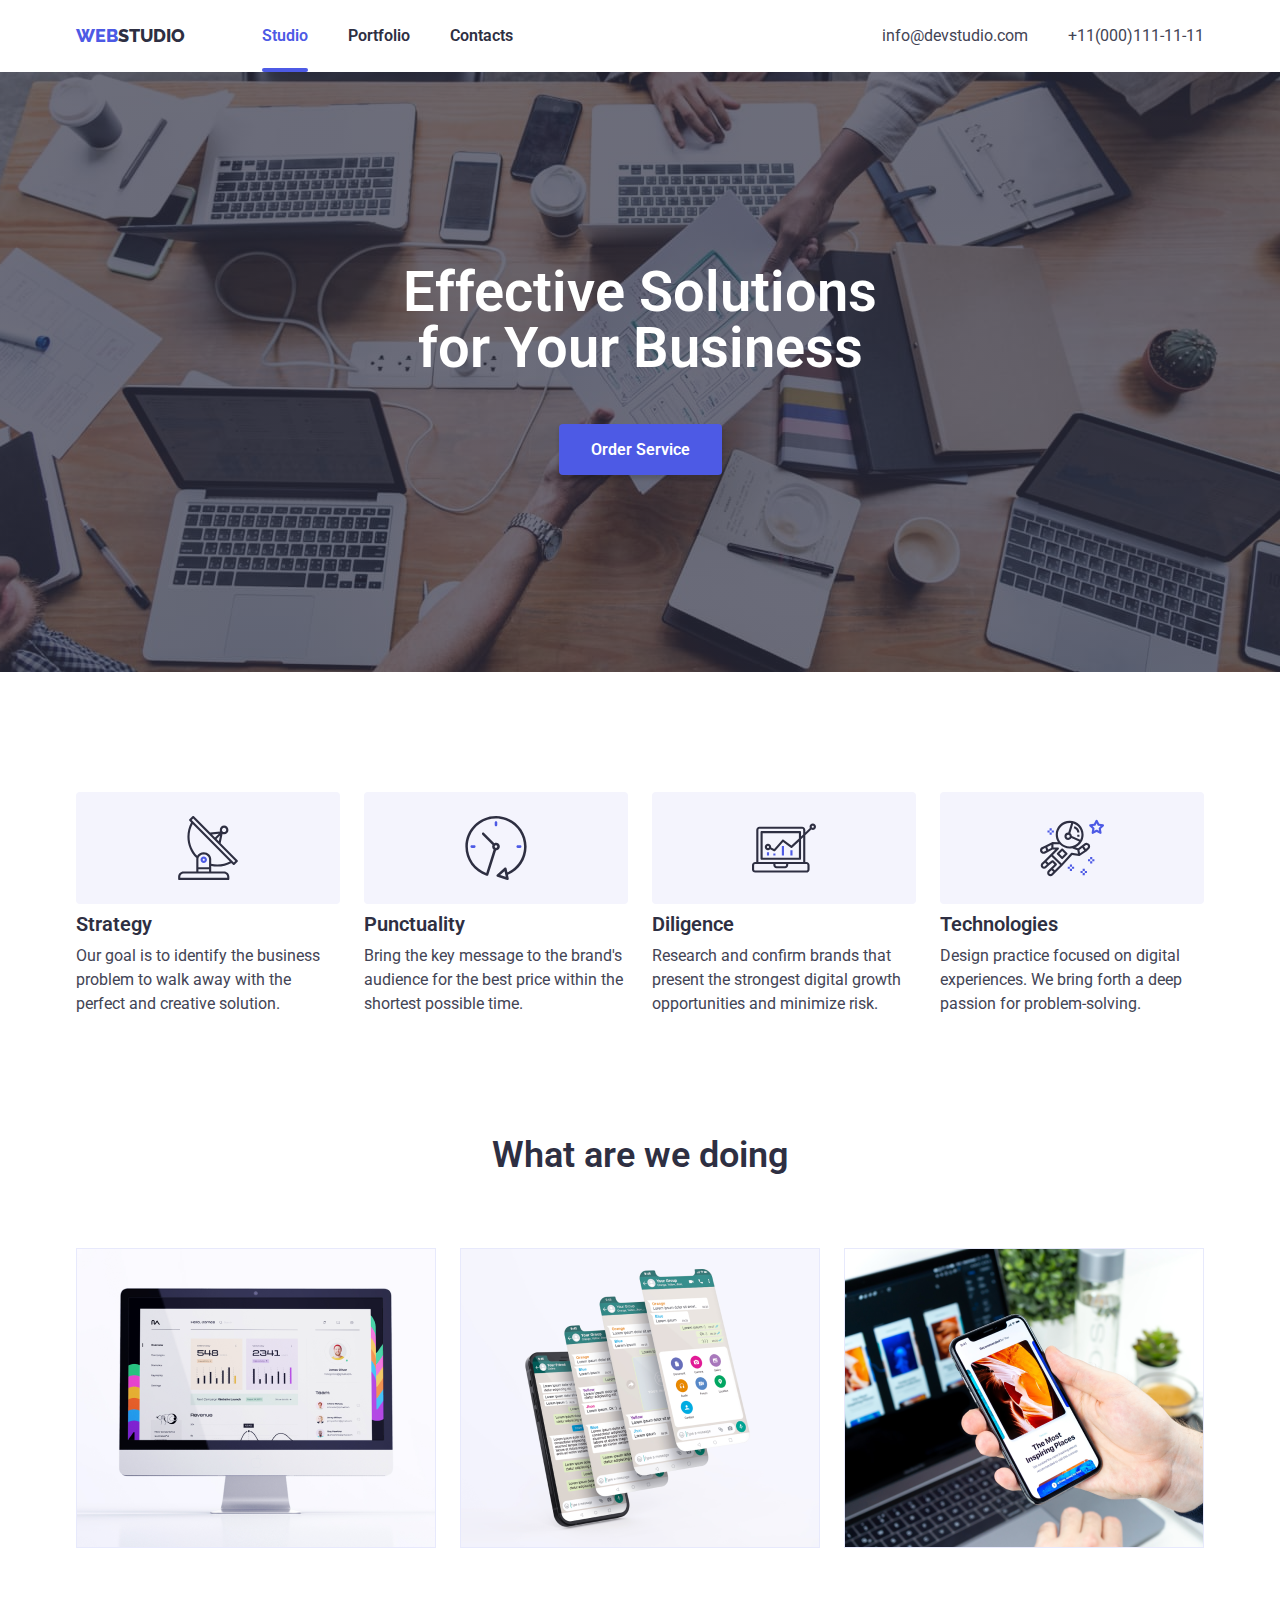
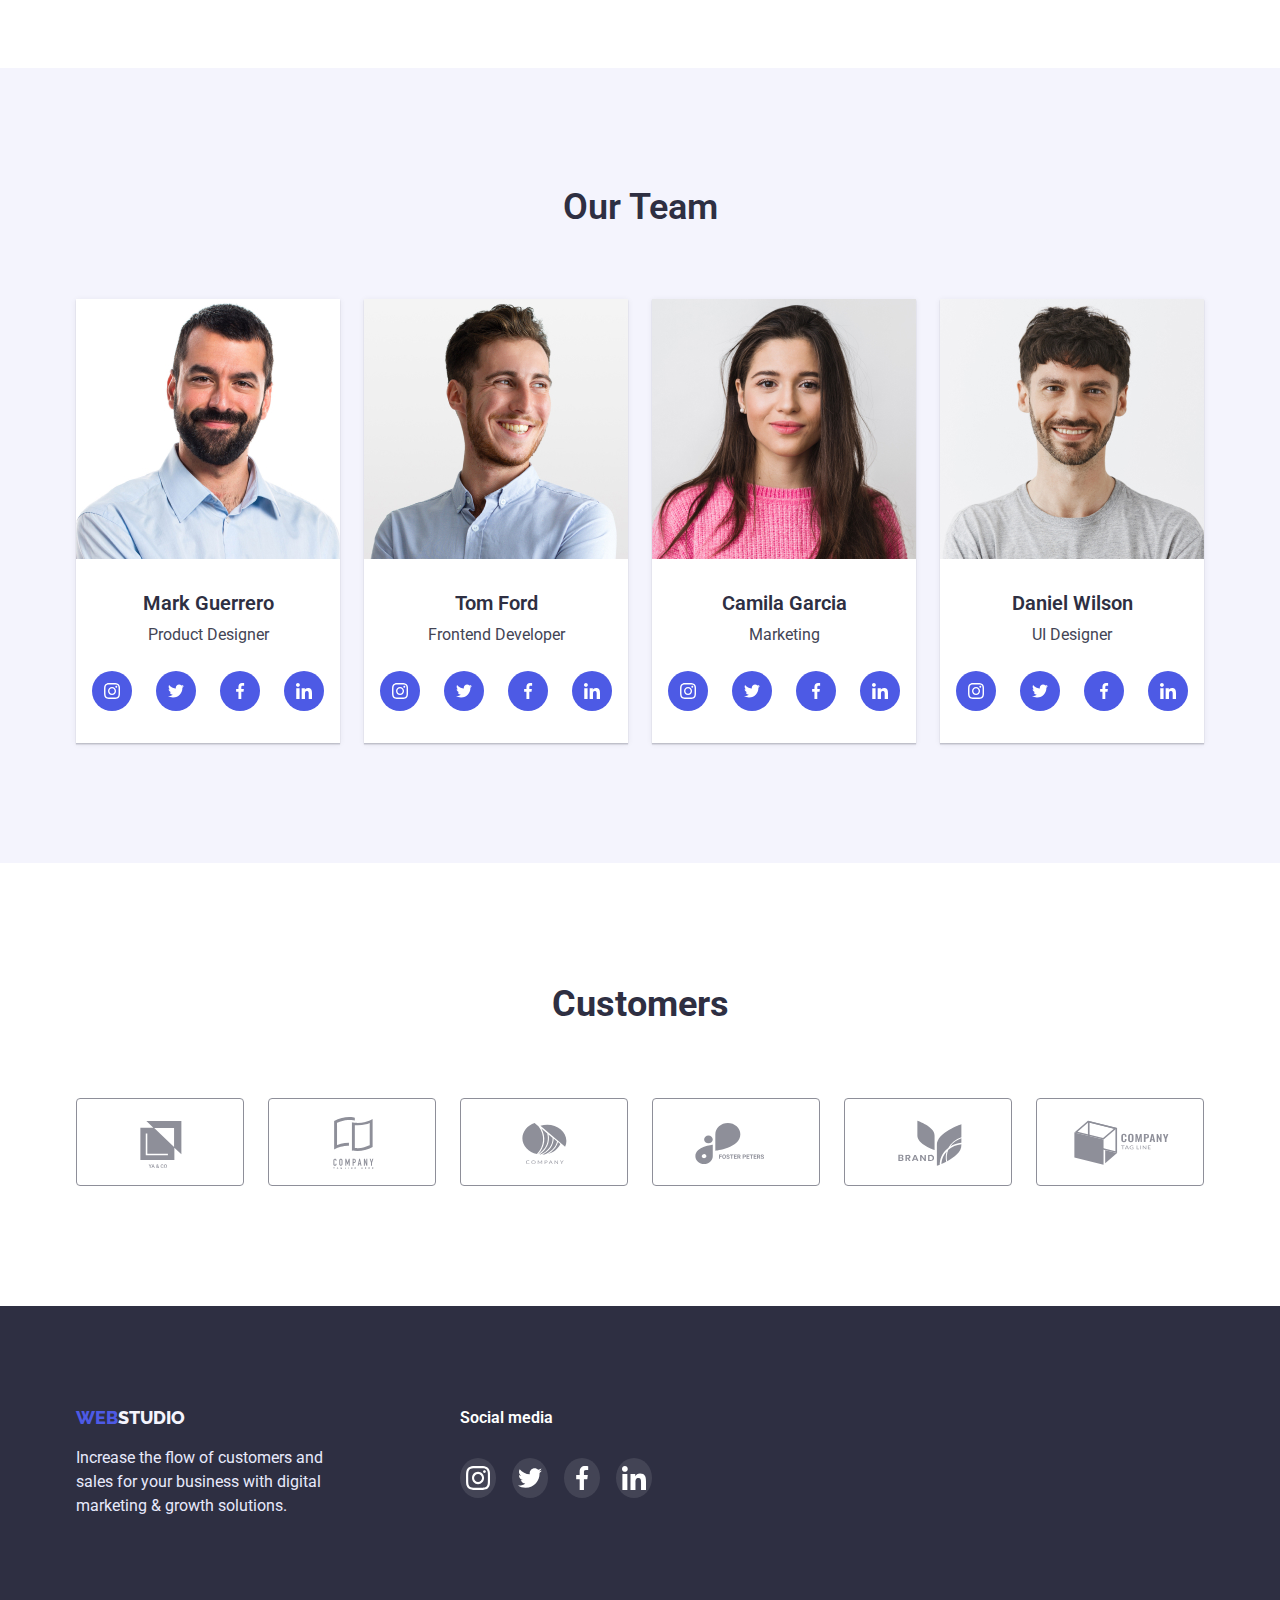
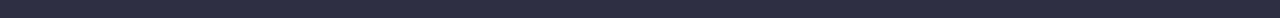
==== index.html @ c19af89f "дз 6" ====
<!DOCTYPE html>
<html lang="en">
  <head>
    <meta charset="UTF-8" />
    <meta http-equiv="X-UA-Compatible" content="IE=edge" />
    <meta name="viewport" content="width=device-width, initial-scale=1.0" />
    <title>Document</title>
    <link href="https://fonts.googleapis.com/css2?family=Raleway:wght@800&family=Roboto:wght@400;500&display=swap" rel="stylesheet"/>
    <link rel="stylesheet" href="https://cdnjs.cloudflare.com/ajax/libs/modern-normalize/1.1.0/modern-normalize.min.css" integrity="sha512-wpPYUAdjBVSE4KJnH1VR1HeZfpl1ub8YT/NKx4PuQ5NmX2tKuGu6U/JRp5y+Y8XG2tV+wKQpNHVUX03MfMFn9Q==" crossorigin="anonymous" referrerpolicy="no-referrer" />
    <link rel="stylesheet" href="./css/styles.css"/>
  </head>
  <body>
    <header class="subject">
      <div class="conteiner-flex">
      <nav  class="container-main_navi">
        <a href="#" class="logo-link"> <span class="logo">WEB</span>STUDIO</a>
        <ul class="list">
          <li class="header-list_items"><a href="#" class="list-studio current">Studio</a></li>
          <li class="header-list_items"><a href="./portfolio.html" class="list-portfolio">Portfolio</a></li>
          <li class="header-list_items"><a href="#" class="list-contacts">Contacts</a></li>
        </ul>
      <ul style="list-style-type:none" class="subject-list">
        <li class="subject-list_item"><a href="mailto:info@devstudio.com" class="mail">info@devstudio.com</a></li>
        <li class="subject-list_item"><a href="tel:+11(000)111-11-11" class="tel">+11(000)111-11-11</a></li>
      </ul>
    </nav>
  </div>
    </header>
    <main>
      <section class="hero">
        <div class="container-hero">
        <h1 class="title">Effective Solutions for Your Business</h1>
        <button type="button" class="button" data-modal-open><span class="button-text">Order Service</span></button>
  </div>
      </section>

      <section class="about-us_list">
        <div class="container">
        <h2 class="visually-hidden">about us</h2>
        <ul style="list-style-type:none" class="about-us">
          <li class="about-us_item">
            <div class="vector">
              <svg  width="64px" height="64px">
                <use href="./imeges3/symbol-defs.svg#icon-antenna-1-1"></use>
              </svg> 
            </div>
            <h3 class="item">Strategy</h3>
            <p class="items" >
              Our goal is to identify the business problem to walk away with the
              perfect and creative solution.
            </p>
          </li>
          <li class="about-us_item">
            <div class="vector">
              <svg  width="64px" height="64px">
                <use href="./imeges3/symbol-defs.svg#icon-clock-1-1"></use>
              </svg> 
            </div>
            <h3 class="item">Punctuality</h3>
            <p class="items">
              Bring the key message to the brand's audience for the best price
              within the shortest possible time.
            </p>
          </li>
          <li class="about-us_item">
            <div class="vector">
              <svg  width="64px" height="64px">
                <use href="./imeges3/symbol-defs.svg#icon-diagram-1-1"></use>
              </svg> 
            </div>
            <h3 class="item">Diligence</h3>
            <p class="items">
              Research and confirm brands that present the strongest digital
              growth opportunities and minimize risk.
            </p>
          </li>
          <li class="about-us_item">
            <div class="vector">
              <svg  width="64px" height="64px">
                <use href="./imeges3/symbol-defs.svg#icon-astronaut-1-1"></use>
              </svg> 
            </div>
            <h3 class="item">Technologies</h3>
            <p class="items">
              Design practice focused on digital experiences. We bring forth a
              deep passion for problem-solving.
            </p>
          </li>
        </ul>
      </div>
      </section>
      <section class="work-section">
        <div class="container">
        <h2 class="work">What are we doing</h2>
        <ul style="list-style-type:none" class="work-list">
          <li class="work-list_item">
            <img src="./images/1.jpg" alt="desktop applications" width="360" class="img-work"/>
          </li>
          <li class="work-list_item">
            <img src="./images/2.jpg" alt="mobile applications" width="360" class="img-work" />
          </li>
          <li class="work-list_item">
            <img src="./images/3.jpg" alt="applications" width="360" class="img-work"/></li>
        </ul>
      </div>
      </section>
      <section class="we">
        <div class="container">
        <h2 class="comanda">Our Team</h2>
        <ul style="list-style-type:none" class="comanda-list">
          <li class="comanda-we">
            <img class="img" src="./images/4.jpg" alt="Product Designer" width="264" />
            <div class="comanda-we_item">
            <h3 class="name">Mark Guerrero</h3>
            <p class="slogan">Product Designer</p>
            <ul class="social">
              <li class="social-media">
                <a href="#" class="social-media_list">
                  <svg width="16px" height="16px" class="item-media">
                    <use href="./imeges3/symbol-defs.svg#icon-instagram-2-1"></use>
                  </svg>
                </a>
              </li>
              <li class="social-media">
                <a href="#" class="social-media_list">
                  <svg width="16px" height="16px" class="item-media">
                    <use href="./imeges3/symbol-defs.svg#icon-twitter-1-1"></use>
                  </svg>
                </a>
              </li>
              <li class="social-media">
                <a href="#" class="social-media_list">
                  <svg width="16px" height="16px" class="item-media">
                    <use href="./imeges3/symbol-defs.svg#icon-facebook-1-1"></use>
                  </svg>
                </a>
              </li>
              <li class="social-media">
                <a href="#" class="social-media_list">
                  <svg width="16px" height="16px" class="item-media">
                    <use href="./imeges3/symbol-defs.svg#icon-linkedin-1-1"></use>
                  </svg>
                </a>
              </li>
            </ul>
          </div>
          </li>
          <li class="comanda-we">
            <img class="img" src="./images/5.jpg" alt="Frontend Developer" width="264" />
            <div class="comanda-we_item">
            <h3 class="name">Tom Ford</h3>
            <p class="slogan">Frontend Developer</p>
            <ul class="social">
              <li class="social-media">
                <a href="#" class="social-media_list">
                  <svg width="16px" height="16px" class="item-media">
                    <use href="./imeges3/symbol-defs.svg#icon-instagram-2-1"></use>
                  </svg>
                </a>
              </li>
              <li class="social-media">
                <a href="#" class="social-media_list">
                  <svg width="16px" height="16px" class="item-media">
                    <use href="./imeges3/symbol-defs.svg#icon-twitter-1-1"></use>
                  </svg>
                </a>
              </li>
              <li class="social-media">
                <a href="#" class="social-media_list">
                  <svg width="16px" height="16px" class="item-media">
                    <use href="./imeges3/symbol-defs.svg#icon-facebook-1-1"></use>
                  </svg>
                </a>
              </li>
              <li class="social-media">
                <a href="#" class="social-media_list">
                  <svg width="16px" height="16px" class="item-media">
                    <use href="./imeges3/symbol-defs.svg#icon-linkedin-1-1"></use>
                  </svg>
                </a>
              </li>
            </ul>
          </div>
          </li>
          <li class="comanda-we">
            <img class="img" src="./images/6.jpg" alt="Marketing" width="264" />
            <div  class="comanda-we_item">
            <h3 class="name">Camila Garcia</h3>
            <p class="slogan" >Marketing</p>
            <ul class="social">
              <li class="social-media">
                <a href="#" class="social-media_list">
                  <svg width="16px" height="16px" class="item-media">
                    <use href="./imeges3/symbol-defs.svg#icon-instagram-2-1"></use>
                  </svg>
                </a>
              </li>
              <li class="social-media">
                <a href="#" class="social-media_list">
                  <svg width="16px" height="16px" class="item-media">
                    <use href="./imeges3/symbol-defs.svg#icon-twitter-1-1"></use>
                  </svg>
                </a>
              </li>
              <li class="social-media">
                <a href="#" class="social-media_list">
                  <svg width="16px" height="16px" class="item-media">
                    <use href="./imeges3/symbol-defs.svg#icon-facebook-1-1"></use>
                  </svg>
                </a>
              </li>
              <li class="social-media">
                <a href="#" class="social-media_list">
                  <svg width="16px" height="16px" class="item-media">
                    <use href="./imeges3/symbol-defs.svg#icon-linkedin-1-1"></use>
                  </svg>
                </a>
              </li>
            </ul>
          </div>
          </li>
          <li class="comanda-we">
            <img class="img" src="./images/7.jpg" alt="UI Designer" width="264" />
            <div  class="comanda-we_item">
            <h3 class="name">Daniel Wilson</h3>
            <p class="slogan" >UI Designer</p>
            <ul class="social">
              <li class="social-media">
                <a href="#" class="social-media_list">
                  <svg width="16px" height="16px" class="item-media">
                    <use href="./imeges3/symbol-defs.svg#icon-instagram-2-1"></use>
                  </svg>
                </a>
              </li>
              <li class="social-media">
                <a href="#" class="social-media_list">
                  <svg width="16px" height="16px" class="item-media">
                    <use href="./imeges3/symbol-defs.svg#icon-twitter-1-1"></use>
                  </svg>
                </a>
              </li>
              <li class="social-media">
                <a href="#" class="social-media_list">
                  <svg width="16px" height="16px" class="item-media">
                    <use href="./imeges3/symbol-defs.svg#icon-facebook-1-1"></use>
                  </svg>
                </a>
              </li>
              <li class="social-media">
                <a href="#" class="social-media_list">
                  <svg width="16px" height="16px" class="item-media">
                    <use href="./imeges3/symbol-defs.svg#icon-linkedin-1-1"></use>
                  </svg>
                </a>
              </li>
            </ul>
          </div>
          </li>
        </ul>
      </div>
      </section>
      <section class="customers-list">
        <div class="container">
          <h2 class="customers">Customers</h2>
          <ul class="customers-item">
            <li class="customers-item_li">
              <a href="#" class="coustomers-partner">
                <svg width="104px" height="56px" class="partner">
                  <use href="./imeges3/symbol-defs.svg#icon-Logo-6">
                  </use>
                </svg>
              </a>
            </li>
            <li class="customers-item_li">
              <a href="#" class="coustomers-partner">
                <svg width="104px" height="56px" class="partner">
                  <use href="./imeges3/symbol-defs.svg#icon-Logo-1-1">
                  </use>
                </svg>
              </a>
            </li>
            <li class="customers-item_li">
              <a href="#" class="coustomers-partner">
                <svg width="104px" height="56px" class="partner">
                  <use href="./imeges3/symbol-defs.svg#icon-Logo">
                  </use>
                </svg>
              </a>
            </li>
            <li class="customers-item_li">
              <a href="#" class="coustomers-partner">
                <svg width="104px" height="56px" class="partner">
                  <use href="./imeges3/symbol-defs.svg#icon-Logo-3-1">
                  </use>
                </svg>
              </a>
            </li>
            <li class="customers-item_li">
              <a href="#" class="coustomers-partner">
                <svg width="104px" height="56px" class="partner">
                  <use href="./imeges3/symbol-defs.svg#icon-Logo-4-1">
                  </use>
                </svg>
              </a>
            </li>
            <li class="customers-item_li">
              <a href="#" class="coustomers-partner">
                <svg width="104px" height="56px" class="partner">
                  <use href="./imeges3/symbol-defs.svg#icon-Logo-5-1">
                  </use>
                </svg>
              </a>
            </li>
          </ul>
        </div>
      </section>
    </main>

    <footer class="footer">
      <div class="container">
        <div>
        <div class="footer-logo_links">
      <a href="#" class="logo-links"> <span class="logo">WEB</span>STUDIO</a>
      <p class="text">
        Increase the flow of customers and sales for your business with digital
        marketing & growth solutions.
      </p>
    </div>
    </div>
    <div class="fotter-svg-list">
      <h3 class="fotter-title">Social media</h3>
      <ul class="fotter-list">
        <li class="fotter-item">
          <a href="#" class="fotter-link">
            <svg class="fotter-svg" width="24px" height="24px">
            <use href="./imeges3/symbol-defs.svg#icon-instagram-2-1">
            </use>
          </svg>
        </a>
      </li>
        <li class="fotter-item">
          <a href="#" class="fotter-link">
            <svg class="fotter-svg" width="24px" height="24px">
            <use href="./imeges3/symbol-defs.svg#icon-twitter-1-1">
            </use>
          </svg>
        </a>
        </li>
        <li class="fotter-item">
          <a href="#" class="fotter-link">
            <svg class="fotter-svg" width="24px" height="24px">
            <use href="./imeges3/symbol-defs.svg#icon-facebook-1-1">
            </use>
          </svg>
        </a>
        </li>
        <li class="fotter-item">
          <a href="#" class="fotter-link">
            <svg class="fotter-svg" width="24px" height="24px">
            <use href="./imeges3/symbol-defs.svg#icon-linkedin-1-1">
            </use>
          </svg>
        </a>
        </li>
      </ul>
    </div>
    </div>
    </footer>
    <div class="backdrop is-hidden" data-modal>
      <div class="modal">
        <button class="modal-button" data-modal-close>
          <svg class="modal-svg" width="24px" height="24px">
            <use href="./imeges3/symbol-defs.svg#icon-close-black-18dp-2-1">
            </use>
          </svg>
        </button>
      </div>
    </div>
    <script src="./js/modal.js"></script>
  </body>
</html>
---- css/styles.css ----
:root{
    --NAVYBLUE: #2E2F42;
    --white: #FFFFFF;
    --iris: #4D5AE5;
    --slate: #434455;
    --CLOUD: #F4F4FD;
    --CORNFLOWER: #E7E9FC;
    --bly: #404BBF;
    }

body{
font-family: 'Roboto', sans-serif;
}

.subject{
background: var(--white);
}

.logo{
font-family: 'Raleway', sans-serif; 
font-weight: 800;
font-size: 18px;
line-height: 1.3;
color: var(--iris);
text-decoration: none;
}

.logo-link{
display: block;
font-family: 'Raleway', sans-serif; 
font-weight: 800;
font-size: 18px;
line-height: 1.3;
color: var(--NAVYBLUE);
text-decoration: none;
}

.list{
font-weight: 600;
font-size: 16px;
line-height: 1.5;
}

.list-studio{
color: var(--NAVYBLUE);
text-decoration: none;
list-style-type: none;
transition: color 250ms cubic-bezier(0.4, 0, 0.2, 1);
}

.list-studio:hover,
.list-studio:focus{
color: var(--iris);
}

.list-studio:active{
color: var(--iris);
}

.list-portfolio{
color: var(--NAVYBLUE);
text-decoration: none;
transition: color 250ms cubic-bezier(0.4, 0, 0.2, 1);  
}

.list-portfolio:hover,
.list-portfolio:focus{
color: var(--iris);
}

.list-portfolio:active{
color: var(--iris);
}

.list-contacts{
color: var(--NAVYBLUE);
text-decoration: none;
transition: color 250ms cubic-bezier(0.4, 0, 0.2, 1);  
}

.list-contacts:hover,
.list-contacts:focus{
color: var(--iris);
}

.list-contacts:active{
color: var(--iris);
}

.mail{
font-size: 16px;
line-height: 1.5;
color: var(--slate);
text-decoration: none;
transition: color 250ms cubic-bezier(0.4, 0, 0.2, 1);  
}

.mail:hover,
.mail:focus{
color: var(--iris);
}

.tel{
font-size: 16px;
line-height: 1.5;
color: var(--slate);
text-decoration: none;
transition: color 250ms cubic-bezier(0.4, 0, 0.2, 1);  
}

.tel:hover,
.tel:focus{
color: var(--iris);
}

.hero{
background: var(--NAVYBLUE);
}

.title{
font-weight: 600;
font-size: 56px;
line-height: 1;
color: var(--white);
}

.button{
background: var(--iris);
cursor: pointer;
box-shadow: 0px 4px 4px rgba(0, 0, 0, 0.15);
border-radius: 4px;
transition: color 250ms cubic-bezier(0.4, 0, 0.2, 1),
box-shadow 250ms cubic-bezier(0.4, 0, 0.2, 1);  
}

.button-text{
font-family: 'Roboto';
font-weight: 600;
font-size: 16px;
line-height: 1.2;
color: var(--white);  
}


.button:hover,
.button:focus{
color: var(--iris);
box-shadow: 0px 1px 6px rgba(46, 47, 66, 0.08), 0px 1px 1px rgba(46, 47, 66, 0.16), 0px 2px 1px rgba(46, 47, 66, 0.08);
}

.button:active{
color: var(--bly);
box-shadow: 0px 4px 4px rgba(0, 0, 0, 0.15);
}

.item{
font-weight: 600;
font-size: 20px;
line-height: 1.2;
color: var(--NAVYBLUE);
}

.items{
font-size: 16px;
line-height: 1.5;
color: var(--slate);
}

.work{
font-weight: 600;
font-size: 36px;
line-height: 1.1;
color: var(--NAVYBLUE);
}

.we{
background: var(--CLOUD);
}

.comanda{
font-weight: 600;
font-size: 36px;
line-height: 1.1;
color: var(--NAVYBLUE);  
}

.comanda-we{
background: var(--white);
}

.name{
font-weight: 600;
font-size: 20px;
line-height: 1.2;
color: var(--NAVYBLUE);
}

.slogan{
font-size: 16px;
line-height: 1.5;
color: var(--slate); 
}

.footer{
background: var(--NAVYBLUE);
}


/* 02*/

.logo-links{
font-family: 'Raleway', sans-serif; 
font-style: normal;
font-weight: 800;
font-size: 18px;
line-height: 1.2;
color: var(--CLOUD);
text-decoration: none; 
}

.text{
font-size: 16px;
line-height: 1.5;
color: var(--CORNFLOWER);   
}

.body{
font-family: 'Roboto', sans-serif; 
}

.header-list{
background: var(--white);
font-style: normal;
}

.logos{
font-family: 'Raleway', sans-serif; 
font-weight: 800;
font-size: 18px;
line-height: 1.3;
color: var(--iris);
text-decoration: none;
}

.logo-type{
font-family: 'Raleway', sans-serif;
font-weight: 800;
font-size: 18px;
line-height: 1.3;
color: var(--NAVYBLUE);
text-decoration: none;
}

.link{
font-weight: 600;
font-size: 16px;
line-height: 1.5;
color: var(--NAVYBLUE);
text-decoration: none;
transition: color 250ms cubic-bezier(0.4, 0, 0.2, 1);  
}

.link:hover,
.link:focus{
color: var(--iris);
}

.link:active{
color: var(--iris);
}

.e-mail{
font-size: 16px;
line-height: 1.5;
color: var(--slate);
text-decoration: none;
transition: color 250ms cubic-bezier(0.4, 0, 0.2, 1);  
}

.e-mail:hover,
.e-mail:focus{
color: var(--iris);
}

.phone{
font-size: 16px;
line-height: 1.5;
color: var(--slate);  
text-decoration: none;
transition: color 250ms cubic-bezier(0.4, 0, 0.2, 1);  
}

.phone:hover,
.phone:focus{
color: var(--iris);
}

.portfolio-all{
color: var(--white);
}


.portfolio-btn-all{
background: var(--iris);
font-family: inherit;
font-weight: 600;
font-size: 16px;
line-height: 1.5;
color: var(--white);
cursor: pointer;
border-radius: 4px;
transition: color 250ms cubic-bezier(0.4, 0, 0.2, 1),
background-color 250ms cubic-bezier(0.4, 0, 0.2, 1);  
box-shadow: 0px 3px 1px rgba(0, 0, 0, 0.1), 0px 2px 1px rgba(0, 0, 0, 0.08), 0px 2px 2px rgba(0, 0, 0, 0.12);
}

.portfolio-btn-all:hover,
.portfolio-btn-all:focus{
color: var(--white);   
background-color: var(--iris);
}

.portfolio-btn-all:active{
color: var(--bly);
}

.portfolio-btn{
background: var(--CLOUD);
font-family: inherit;
font-weight: 600;
font-size: 16px;
line-height: 1.5;
color: var(--iris);
cursor: pointer;
border-radius: 4px;
transition: color 250ms cubic-bezier(0.4, 0, 0.2, 1),
background-color 250ms cubic-bezier(0.4, 0, 0.2, 1);  
}

.portfolio-btn:hover,
.portfolio-btn:focus{
 color: var(--white);   
 background-color: var(--iris);
 box-shadow: 0px 3px 1px rgba(0, 0, 0, 0.1), 0px 2px 1px rgba(0, 0, 0, 0.08), 0px 2px 2px rgba(0, 0, 0, 0.12);
}

.portfolio-btn:active{
color: var(--bly);
}

.content{
font-weight: 600;
font-size: 20px;
line-height: 1.2;
color: var(--NAVYBLUE);
}

.text-item{
font-size: 16px;
line-height: 1.5;
color: var(--slate);
}

.footer-list{
background: var(--NAVYBLUE);
}

.logo-web{
font-family: 'Raleway', sans-serif; 
font-weight: 800;
font-size: 18px;
line-height: 1.2;
color: var(--iris);
text-decoration: none;
}

.logo-studio{
font-family: 'Raleway', sans-serif; 
font-weight: 800;
font-size: 18px;
line-height: 1.2;
color: var(--CLOUD);
text-decoration: none;
}

.logo-text{
font-weight: 400;
font-size: 16px;
line-height: 1.5;
color: var(--CORNFLOWER); 
}


/* general conteiner/section-page for two pages*/

h1,
h2,
h3,
p {
margin: 0;
}

ul {
list-style: none;
padding-left: 0;
margin: 0;
}

.container{
width: 1158px;
padding: 0 15px;
margin: 0  auto;
}

.section-page{
padding-top: 96px;
padding-bottom: 120px;
}


/* one page */ 

.logo-link{
display: block; 
padding-top: 24px;
padding-bottom: 24px;
}

.list{
display: flex; 
margin-left: 77px;
list-style-type:none;
}

.header-list_items{
 margin-right: 40px; 
}

.header-list_items:last-child{
margin-right: 0;
}

.list-studio{
display: block; 
padding-top: 24px;
padding-bottom: 24px; 
}

.list-portfolio{
display: block; 
padding-top: 24px;
padding-bottom: 24px;
}

.list-contacts{
margin-right: 0;
display: block; 
padding-top: 24px;
padding-bottom: 24px;
}

.subject{
box-shadow: 0px 2px 1px rgba(46, 47, 66, 0.08), 0px 1px 1px rgba(46, 47, 66, 0.16), 0px 1px 6px rgba(46, 47, 66, 0.08);
}

.subject-list{
display: flex;
margin-left: auto;
}

.subject-list_item{
margin-right: 40px;
}

.subject-list_item:last-child{
margin-right: 0;
}

.mail{
display: block; 
padding-top: 24px;
padding-bottom: 24px;  
}

.tel{
display: block; 
padding-top: 24px;
padding-bottom: 24px;
}

.conteiner-flex{
width: 1158px;
margin: 0 auto;
padding: 0 15px;
}


.container-main_navi{
display: flex;
}


.hero{
text-align: center;
padding-top: 192px;
padding-bottom: 192px;
}

.container-hero{
margin-right: auto;
margin-left: auto;
width: 492px;
}

.title{
display: block;
}

.button{
display: inline-block;  
padding: 16px 32px;
border: none;
margin-top: 48px;
}

.img-work{
display: block;
max-width: 100%;
height: auto;
}

.visually-hidden{
position: absolute;
width: 1px;
height: 1px;
margin: -1px;
border: 0;
padding: 0;
 white-space: nowrap;
clip-path: inset(100%);
clip: rect(0 0 0 0);
overflow: hidden;
}

.about-us_list{
padding-top: 120px;
padding-bottom: 120px;
}

.about-us{
display: flex;
justify-content: center;
gap: 24px;
}

.item{
margin-bottom: 8px;
}

.about-us_item{
 width: 264px;
}

.work-section{
padding-bottom: 120px;
}

.work{
text-align: center;
margin-bottom: 72px;
}

.work-list{
display: flex;
justify-content: center;
gap: 24px;
}

.we{
padding-top: 120px;
padding-bottom: 120px;
}

.comanda{
text-align: center; 
margin-bottom: 72px; 
}

.comanda-list{
display: flex;
gap: 24px;
}

.comanda-we{
box-shadow: 0px 1px 6px rgba(46, 47, 66, 0.08), 0px 1px 1px rgba(46, 47, 66, 0.16), 0px 2px 1px rgba(46, 47, 66, 0.08);
}

.comanda-we_item{
padding: 32px 16px;
text-align: center;
border-radius: 0px 0px 4px 4px;
}

.name{
margin-bottom: 8px;
}

.slogan{
margin-bottom: 12px;
}

.img{
display: block;
max-width: 100%; 
height: auto;
}


.footer{
padding-top: 100px;
padding-bottom: 100px;
}

.footer-logo_links{
 display: block;
 width: 264px;
flex-wrap: wrap; 
}

.text{
margin-top: 16px;
}




/* two page */

.logo-type{
display: block;
padding-top: 24px;
padding-bottom: 24px;
}

.header-list_one{
background: var(--white);
box-shadow: 0px 2px 1px rgba(46, 47, 66, 0.08), 0px 1px 1px rgba(46, 47, 66, 0.16), 0px 1px 6px rgba(46, 47, 66, 0.08);
}

.header-list{
display: flex;
margin-left: 77px;
}

.heder-list_item{
margin-right: 40px; 
}

.link{

display: block; 
padding-top: 24px;
padding-bottom: 24px; 
}

.header-listt{
display: flex;
margin-left: auto;
}

.heder-listt_item{
margin-right: 40px;    
}

.e-mail{
display: block; 
padding-top: 24px;
padding-bottom: 24px;
}
 
.phone{
display: block; 
padding-top: 24px;
padding-bottom: 24px; 
}
    
.container-main_nav{
display: flex;
width: 1158px;
padding: 0 15px;
margin: 0 auto;
}

.section-portfolio{
padding-top: 72px;
padding-bottom: 120px;
}

.portfolio-btn_list{
display: flex;
justify-content: center;
gap: 24px;
margin-bottom: 72px;
}

.portfolio-btn-all{
line-height: 1.5;
font-size: 16px;
padding: 12px 24px;
border: 0;
}

.portfolio-btn{
line-height: 1.5;
font-size: 16px;
padding: 12px 24px;
border: 0;
}

.portfolio-cards_list{
display: flex;
justify-content: center;
flex-wrap: wrap;
}

.portfolio-cards_item{
margin-right: 24px;
margin-bottom: 48px;
}

.portfolio-cards_item:nth-child(3n) {
margin-right: 0;
}

.portfolio-cards_item:nth-last-child(-n + 3){
 margin-bottom: 0;
}


.img-portfolio{
display: block;
max-width: 100%; 
height: auto;   
}

/*.portfolio-cards_item{
    flex-basis: calc ( (100% - 2 * 24px) / 3);  
    }*/



.portfolio-cards_box{
padding: 32px 16px;
border: 0.5px solid #F4F4FD;
border-top: 0;
box-shadow: 0px 1px 6px rgba(46, 47, 66, 0.08);
transition: box-shadow 250ms cubic-bezier(0.4, 0, 0.2, 1);  
}

.portfolio-cards_box:hover,
.portfolio-cards_box:focus{
box-shadow: 0px 1px 6px rgba(46, 47, 66, 0.08), 0px 1px 1px rgba(46, 47, 66, 0.16), 0px 2px 1px rgba(46, 47, 66, 0.08);  
}

.content{
margin-bottom: 8px;
}

.footer-list{
padding-top: 100px;
padding-bottom: 100px;
}

.footer-logo_box{
width: 264px;
display: flex;
flex-wrap: wrap; 
}

.logo-text{ 
margin-top: 16px;
}

/*Vector page1*/


*{
padding: 0;    
margin: 0;
box-sizing: border-box;
}

.hero{
height: 600px;
max-width: 1600px;
margin-left: auto;
margin-right: auto;
background-image: linear-gradient(rgba(46, 47, 66, 0.7), rgba(46, 47, 66, 0.7)),  url(../images/people-office\ 8.jpg);
background-size: cover;
background-position: center;
background-repeat: no-repeat;
}

.vector{
display: flex;
height: 112px;
background: #F4F4FD;
border-radius: 4px;
margin-bottom: 8px;
align-items: center; 
justify-content: center;
}

.social{
display: flex;
align-items: center; 
justify-content: center;
gap: 24px;
}

.social-media{
display: flex; 
width: 40px;
height: 40px;
margin-top: 12px;
background-color: var(--iris);
border-radius: 50%;
}

.social-media_list{
width: 100%;
height: 100%;
display: flex; 
align-items: center; 
justify-content: center;
border-radius: 50%;
transition: background-color 250ms cubic-bezier(0.4, 0, 0.2, 1);  
}

.social-media_list:hover{
background-color: #31D0AA;
}

.social-media_list:focus{
background-color: #31D0AA;
}

.item-media{
fill: var(--white);
}

.customers-list{
 padding-top: 120px;   
 padding-bottom: 120px;
 text-align: center;
}

.customers{
font-weight: 700;
font-size: 36px;
line-height: 1.2;
color: var(--NAVYBLUE);   
font-family: 'Roboto';
font-style: normal;
margin-bottom: 72px;
}

.customers-item{
display: flex;
align-items: center; 
justify-content: center;
gap: 24px;
}

.customers-item_li{
display: flex;
align-items: center;
justify-content: center;
width: 168px;
height: 88px; 
}

.coustomers-partner{
display: flex;
align-items: center;
justify-content: center;
border: 1px solid #8E8F99;
border-radius: 4px;
width: 100%;
height: 100%;
color: #8E8F99;
transition: color 250ms cubic-bezier(0.4, 0, 0.2, 1),
border 250ms cubic-bezier(0.4, 0, 0.2, 1);  
}

.coustomers-partner:hover,
.coustomers-partner:focus{
color: var(--iris); 
border: 1px solid var(--iris);
}

.partner{
fill: currentColor;
transition: color 250ms cubic-bezier(0.4, 0, 0.2, 1);
}

.icon {
fill: currentColor;
}


.partner:hover{
fill: var(--iris);
}

.partner:focus{
fill: var(--iris);
}

.footer >.container{
display: flex;
}

.fotter-title{
font-weight: 600;
font-size: 16px;
line-height: 24px;
color: var(--white);
}

.fotter-list{
display: flex;
margin-top: 16px;
}

/*.fotter-item{
display: block;
margin-right: 16px;
}*/

.fotter-item{
display: flex; 
width: 40px;
height: 40px;
margin-top: 12px;
margin-right: 16px;
border-radius: 50%;
}

.fotter-link{
display: flex;
justify-content: center;
align-items: center;
width: 100%;
height: 100%;
border-radius: 50%;
background: rgba(255, 255, 255, 0.1);
transition: background-color 250ms cubic-bezier(0.4, 0, 0.2, 1);
}

/*width: 100%;
height: 100%;
display: flex; 
align-items: center; 
justify-content: center;
border-radius: 50%;
transition: background-color 250ms cubic-bezier(0.4, 0, 0.2, 1);*/

.fotter-link:hover{
background-color: #31D0AA;
}

.fotter-link:focus{
background-color: #31D0AA;
}

.fotter-svg-list{
width: 208px;
height: 80px;   
margin-left: 120px;
}

.fotter-svg{
fill: var(--white);
}

/*vector page2*/

/*
.footer-title-portfolio{
font-weight: 600;
font-size: 16px;
line-height: 24px;
color: var(--white);
}*/

.footer-list >.container{
display: flex;
}
/*Animation*/

.text-extion{
position: absolute;
width: 100%;
height: 100%;
padding: 40px 32px;
color: var(--white);
transform: translateY(100%);
transition: transform 250ms cubic-bezier(0.4, 0, 0.2, 1),
visibility 250ms cubic-bezier(0.4, 0, 0.2, 1);
opacity: 0;
}

.thumb-href:hover .text-extion{
transform: translateY(0);
opacity: 1;
transition: opacity 250ms cubic-bezier(0.4, 0, 0.2, 1),
visibility 250ms cubic-bezier(0.4, 0, 0.2, 1);
}

.thumb-href:focus .text-extion{
transform: translateY(0);
opacity: 1;
transition: opacity 250ms cubic-bezier(0.4, 0, 0.2, 1),
visibility 250ms cubic-bezier(0.4, 0, 0.2, 1);
}


.product-thumb{
position: relative;
width: 360px;
height: 300px;
overflow: hidden;
}

.product-thumb::before{
display: inline-block;
content: "";
position: absolute;
width: 100%;
height: 100%;
background-color: rgba(77, 90, 229, 0.5);
transition: transform 250ms cubic-bezier(0.4, 0, 0.2, 1),
opacity 250ms cubic-bezier(0.4, 0, 0.2, 1), transform 250ms;
transform: translateY(100%);
opacity: 0;
}

.thumb-href:hover .product-thumb::before{
transition: transform 250ms cubic-bezier(0.4, 0, 0.2, 1),
visibility 250ms cubic-bezier(0.4, 0, 0.2, 1),
opacity 250ms cubic-bezier(0.4, 0, 0.2, 1);
transform: translateY(0);
opacity: 1;
}

.thumb-href:focus .product-thumb::before{
transition: transform 250ms cubic-bezier(0.4, 0, 0.2, 1),
visibility 250ms cubic-bezier(0.4, 0, 0.2, 1),
opacity 250ms cubic-bezier(0.4, 0, 0.2, 1);
transform: translateY(0);
opacity: 1;
}


.thumb-href{
display: block;
text-decoration: none;
}


/*Modal*/


.backdrop{
left: 0;
top: 0;
position: fixed;
width: 100%;
height: 100%;
background-color:  rgba(46, 47, 66, 0.4);
opacity: 1;
transition: opacity 250ms cubic-bezier(0.4, 0, 0.2, 1),
visibility 250ms cubic-bezier(0.4, 0, 0.2, 1);
}

.backdrop.is-hidden{
opacity: 0;
pointer-events: none;
visibility: hidden ;
}

.modal{
position: absolute;
top: 50%;
left: 50%;
transform: translate(-50%, -50%);
width: 408px;
height: 576px;
background-color: #FCFCFC;
}

.modal-button{
display: flex;
justify-content: center;
align-items: center;
width: 24px;
height: 24px;
background: #E7E9FC;
border: 1px solid rgba(0, 0, 0, 0.1);
border-radius: 50%;
padding: 8px 8px;
margin-top: 24px;
margin-left: 360px;
transition: border-radius 250ms cubic-bezier(0.4, 0, 0.2, 1),
visibility 250ms cubic-bezier(0.4, 0, 0.2, 1);
}

.modal-button:hover{
background: #E7E9FC;
box-shadow: 0px 1px 6px rgba(46, 47, 66, 0.08), 0px 1px 1px rgba(46, 47, 66, 0.16), 0px 2px 1px rgba(46, 47, 66, 0.08);
border-radius: 4px;
}


/*underline 1*/

.list-studio{
position: relative;
text-decoration: none;
}

/*.list-studio::after{
content: '';
position: absolute;
display: block;
width: 48px;
height: 4px;
left: 0;
bottom: 0;
background-color: var(--iris);
opacity: 0;
transition: opacity 250ms cubic-bezier(0.4, 0, 0.2, 1);
}*/

.list-studio:hover::after{
opacity: 1;
}

.current::after{
content: '';
position: absolute;
display: block;
width: 100%;
height: 4px;
left: 0;
bottom: 0;
border-radius: 2px;
background-color: var(--iris);
}

.current{
color: var(--iris);
}


/*underline 2*/

.link{
position: relative;
text-decoration: none;
}
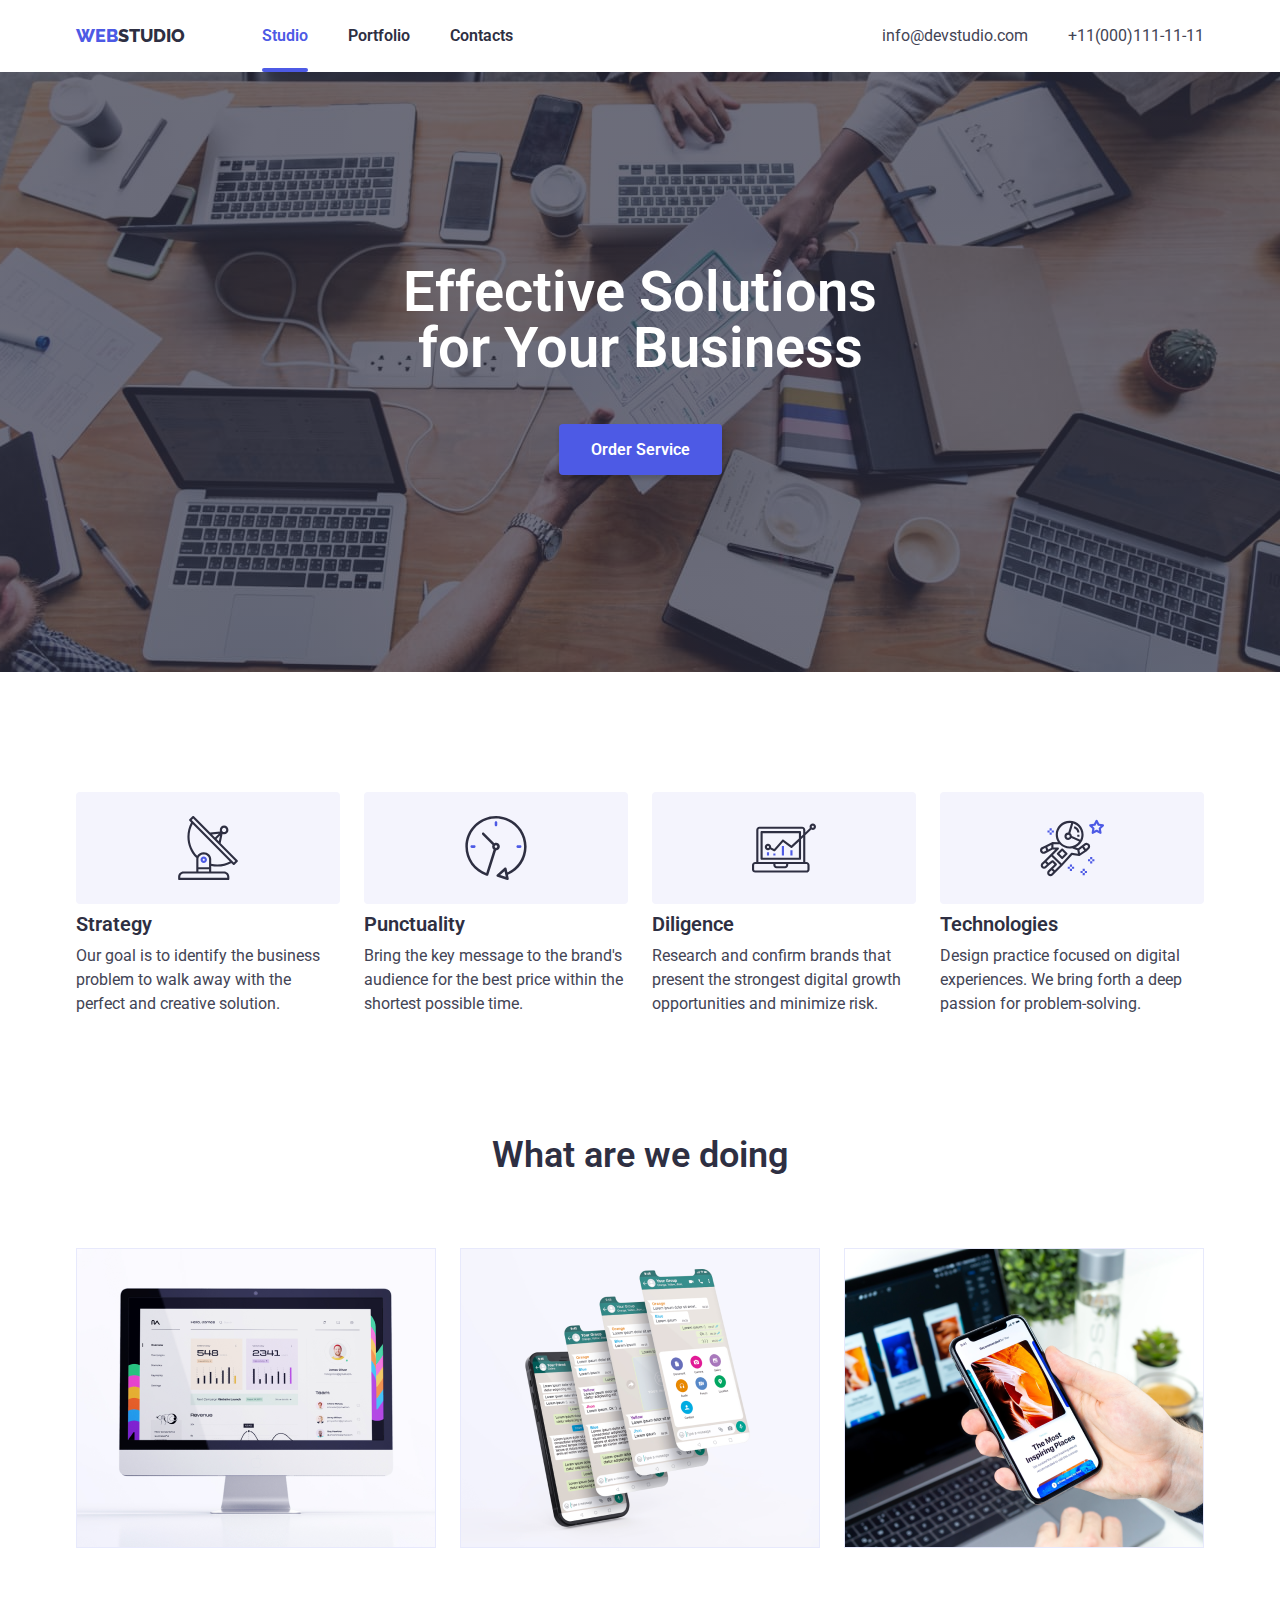
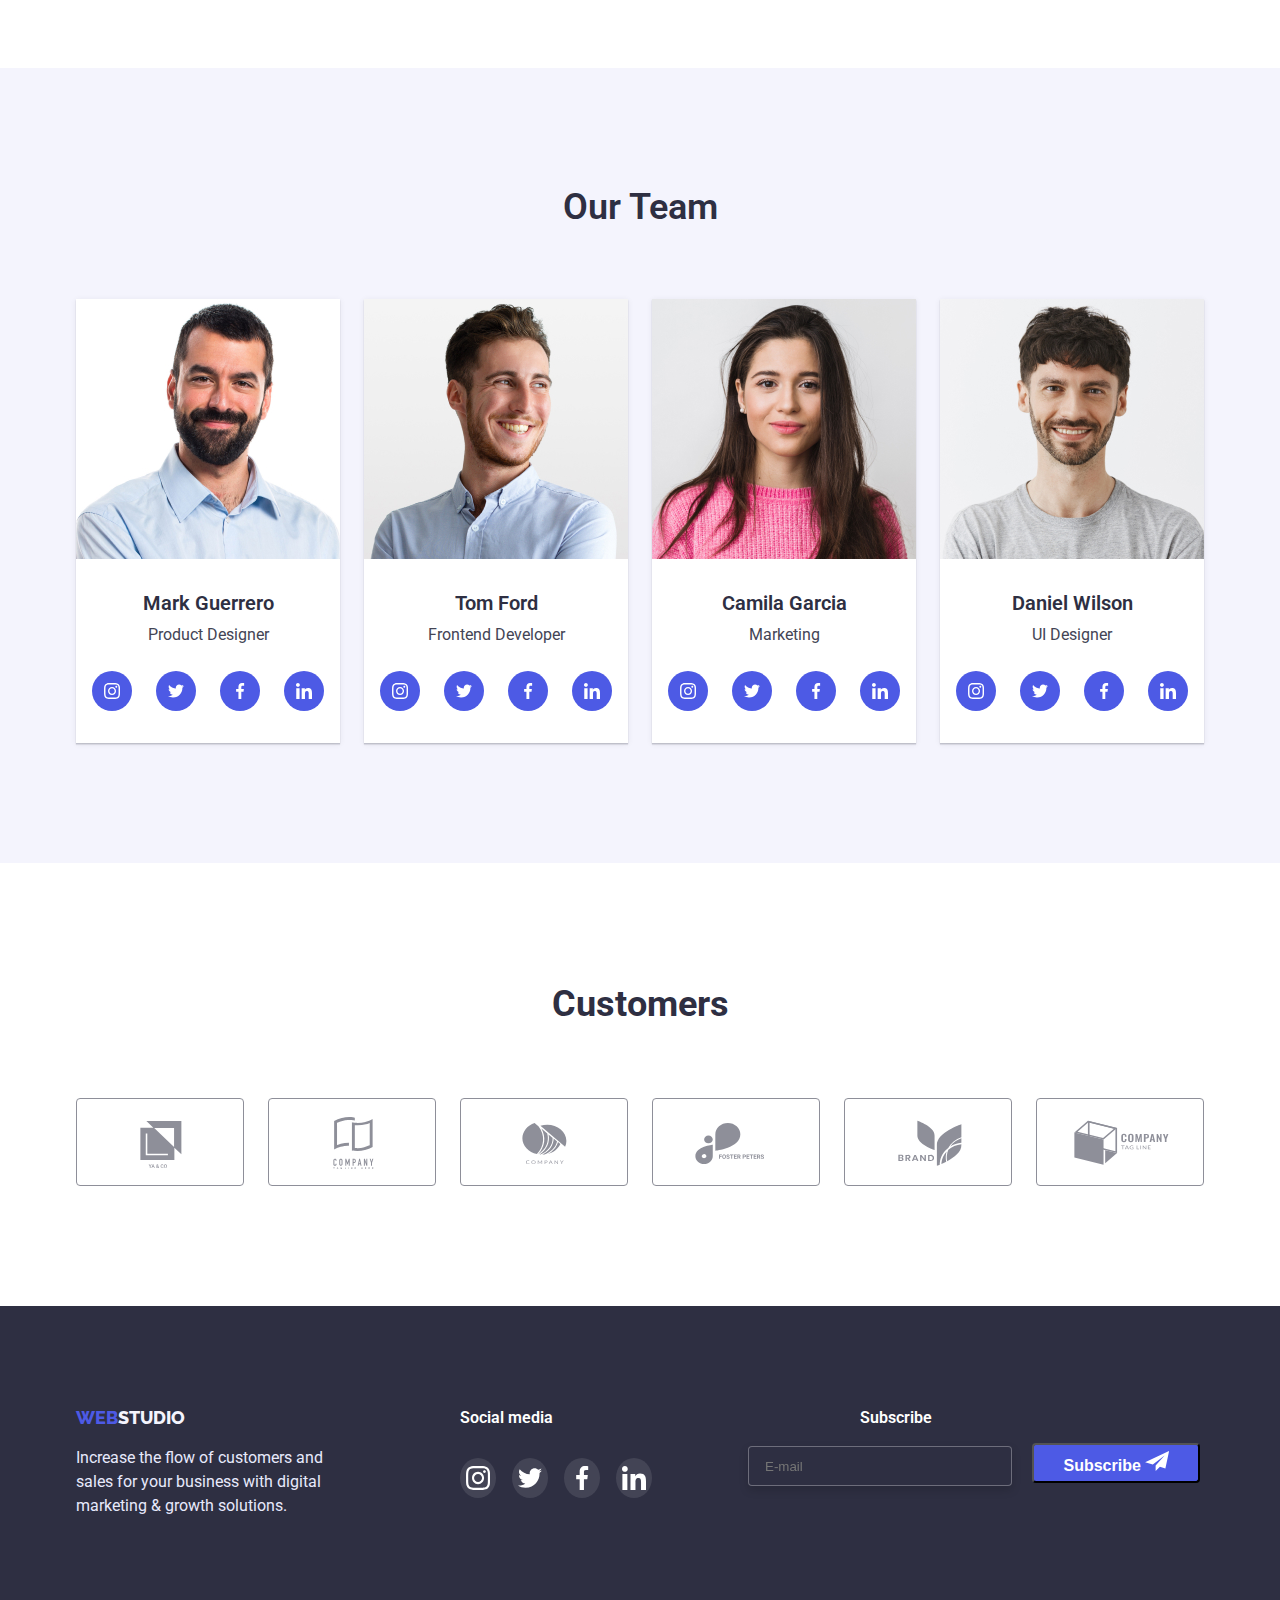
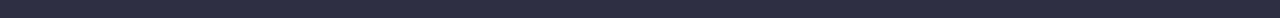
==== commit 14320909: "дз 6" ====
--- a/index.html
+++ b/index.html
@@ -364,6 +364,17 @@
         </li>
       </ul>
     </div>
+    <div>
+      <h3 class="title-text">Subscribe</h3>
+      <form class="form">
+          <input type="email" name="mail" placeholder="E-mail" class="form-input">
+        <button type="submit" class="form-button"> <span class="form-text">Subscribe</span>
+          <svg class="form-svg" width="24px" height="20px">
+          <use href="./imeges3/symbol-defs.svg#icon-icon-send"></use>
+          </svg>
+        </button>
+      </form>
+    </div>
     </div>
     </footer>
     <div class="backdrop is-hidden" data-modal>
--- a/css/styles.css
+++ b/css/styles.css
@@ -1171,5 +1171,47 @@
 text-decoration: none;
 }
 
-
-
+/*Form*/
+
+
+.title-text{
+margin-left: 192px;
+font-weight: 600;
+font-size: 16px;
+line-height: 24px;
+color: var(--white)
+}
+
+.form{
+position: relative;
+}
+
+.form-input{
+width: 264px;
+height: 40px;
+margin-left: 80px;
+margin-top: 16px;
+padding-left: 16px;
+background: var(--NAVYBLUE);
+border: 1px solid rgba(255, 255, 255, 0.3);
+filter: drop-shadow(0px 4px 4px rgba(0, 0, 0, 0.15));
+border-radius: 4px;
+}
+
+.form-button{
+width: 168px;
+height: 40px;
+margin-left: 16px;
+background: var(--iris);
+border-radius: 4px;   
+}
+
+.form-text{
+font-weight: 700;
+font-size: 16px;
+color: var(--white);
+}
+
+.form-svg{
+fill: var(--white);
+}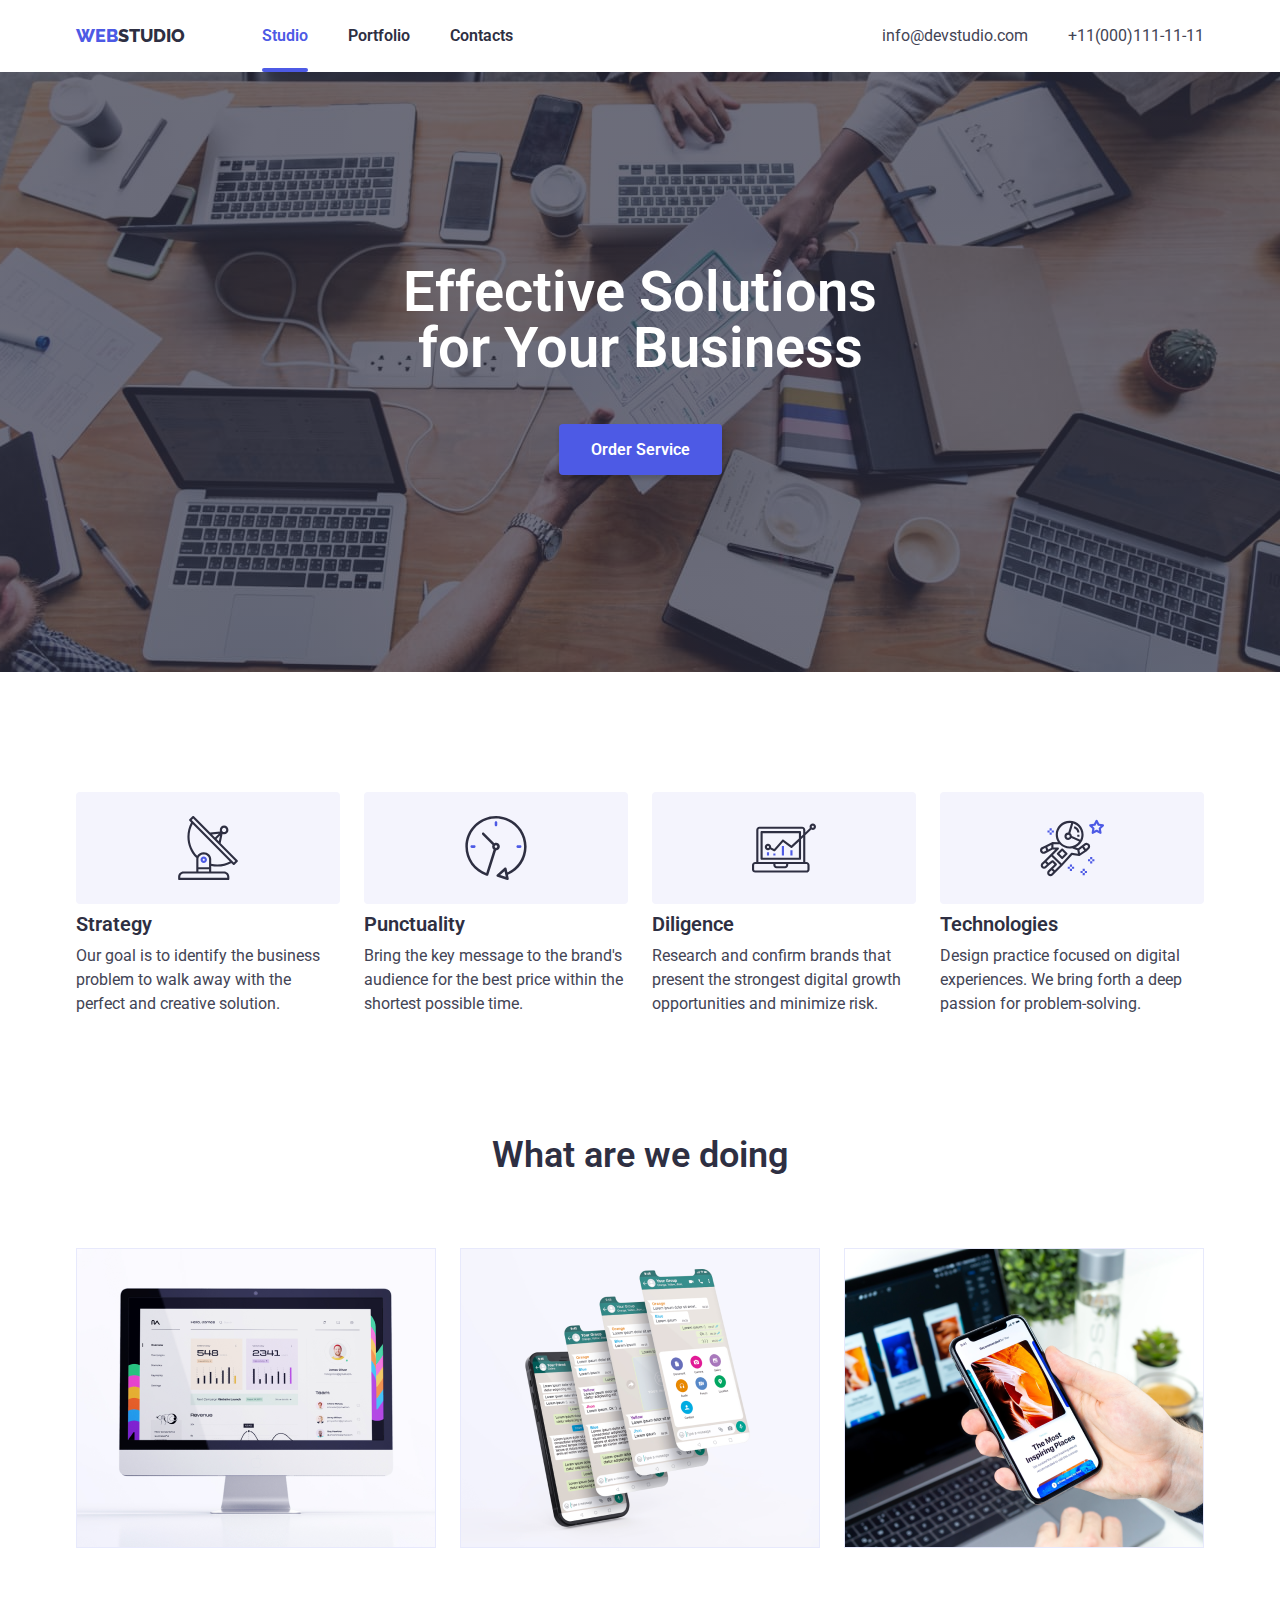
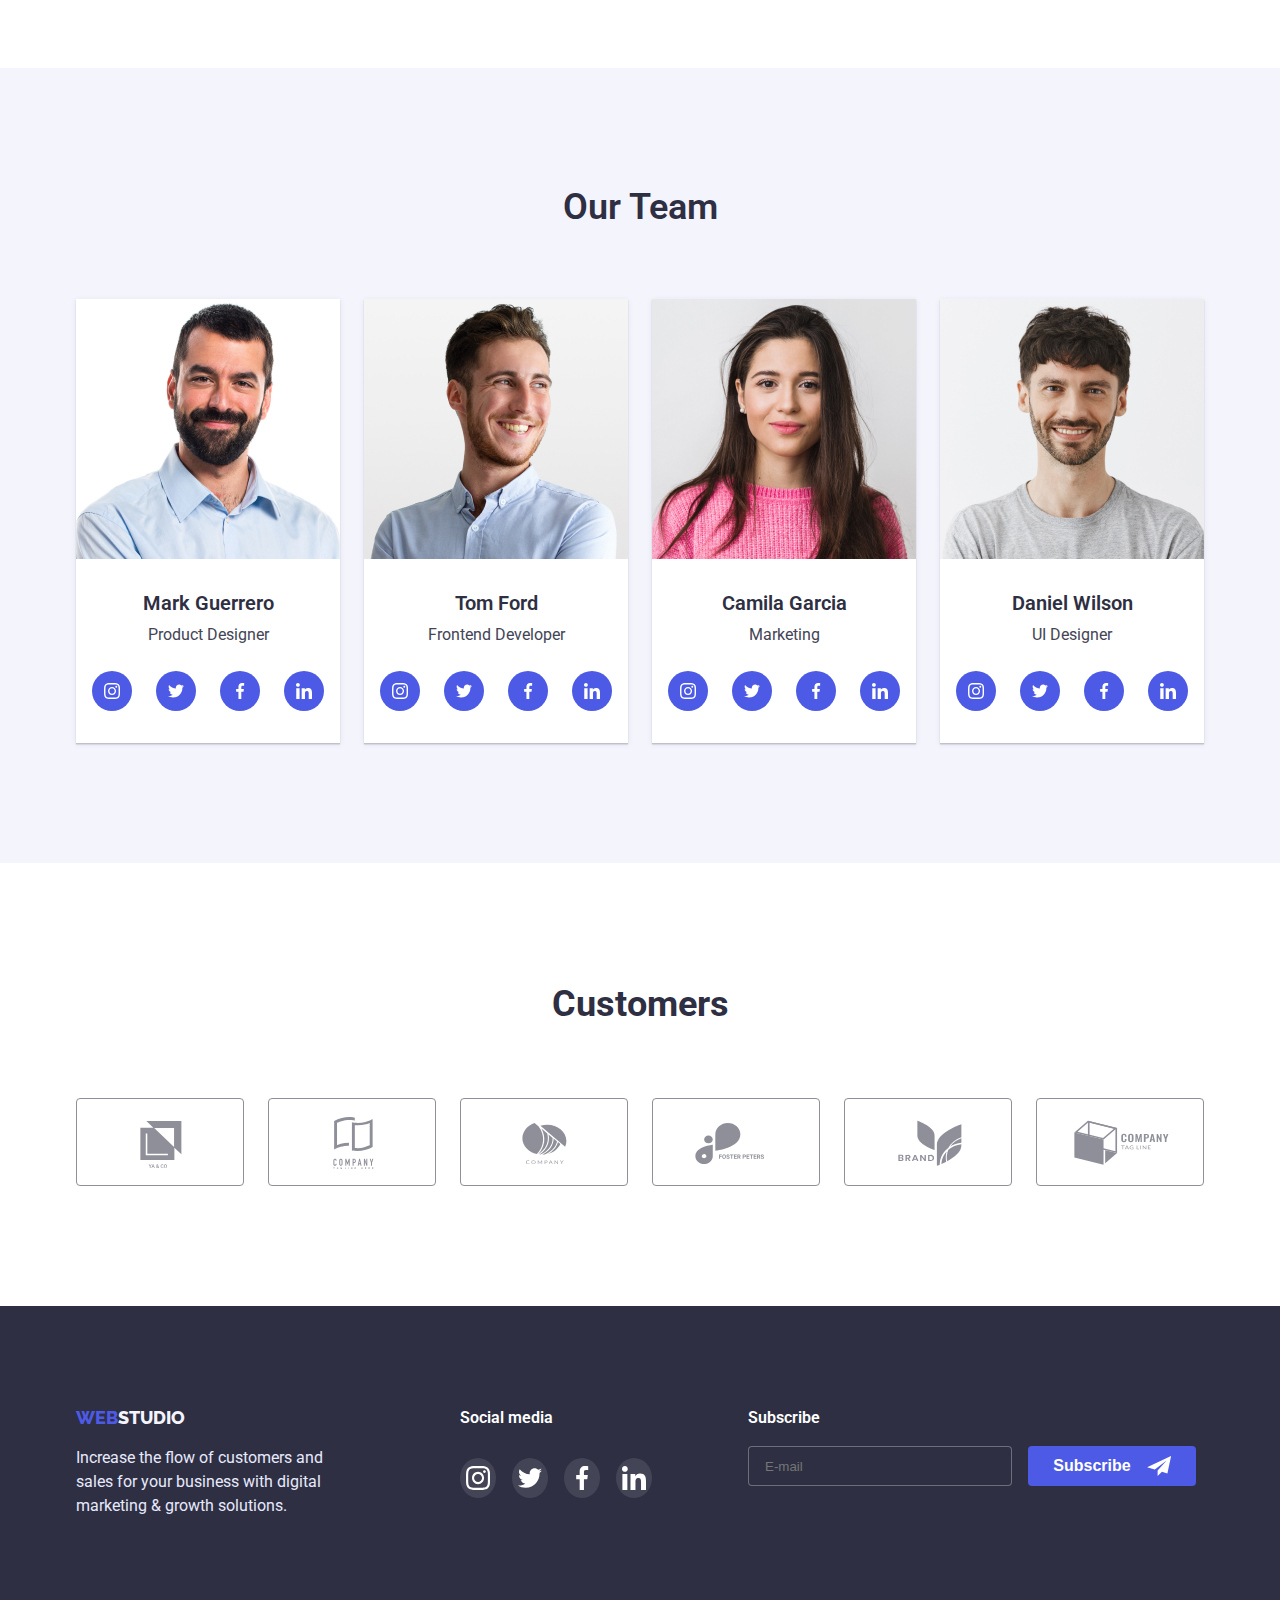
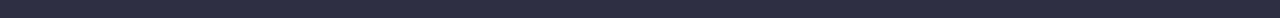
==== commit 052b7292: "дз" ====
--- a/index.html
+++ b/index.html
@@ -364,12 +364,12 @@
         </li>
       </ul>
     </div>
-    <div>
-      <h3 class="title-text">Subscribe</h3>
+    <div class="form-list">
+      <p class="title-text">Subscribe</p>
       <form class="form">
           <input type="email" name="mail" placeholder="E-mail" class="form-input">
         <button type="submit" class="form-button"> <span class="form-text">Subscribe</span>
-          <svg class="form-svg" width="24px" height="20px">
+          <svg class="form-svg" width="24" height="20">
           <use href="./imeges3/symbol-defs.svg#icon-icon-send"></use>
           </svg>
         </button>
@@ -380,11 +380,46 @@
     <div class="backdrop is-hidden" data-modal>
       <div class="modal">
         <button class="modal-button" data-modal-close>
-          <svg class="modal-svg" width="24px" height="24px">
+          <svg class="modal-svg" width="24" height="24">
             <use href="./imeges3/symbol-defs.svg#icon-close-black-18dp-2-1">
             </use>
           </svg>
         </button>
+        <div>
+          <p class="title-two">Leave your contacts and we will call you back</p>
+        </div>
+          <form class="form-modal">
+            <div class="icon-form">
+              <label class="form-name" for="name">Name</label>
+              <input class="input-modal" type="text" name="name" id="name">
+              <svg class="svg-form" width="18" height="18">
+              <use href="./imeges3/symbol-defs.svg#icon-person-black-18dp-1"></use>
+              </svg>
+            </div>
+            <div class="icon-form">
+              <label class="form-tel" for="phone">Phone</label>
+              <input type="phone" name="phone" id="phone">
+              <svg class="svg-form_tel" width="18" height="24">
+              <use href="./imeges3/symbol-defs.svg#icon-phone-black-18dp-1"></use>
+              </svg>
+            </div>
+            <div class="icon-form">
+              <label class="form-mail" for="mail">Email</label>
+              <input type="email" name="mail" id="mail">
+              <svg class="svg-form_mail" width="18" height="24">
+                <use href="./imeges3/symbol-defs.svg#icon-email-black-18dp-1"></use>
+                </svg>
+              </div>
+            <div class="icon-form">
+              <label class="form-comment" for="comment">Comment</label>
+              <textarea name="comment" id="comment" rows="10"></textarea>
+            </div>
+          </form>
+          <div class="form-policy">
+            <input type="checkbox" name="" id="policy">
+             <label class="policy" for="policy">I accept the terms and conditions of the <span class="privacy">Privacy Policy</span></label>
+           </div>
+           <button class="submit-button" type="submit"> <span class="send">Send</span></button>
       </div>
     </div>
     <script src="./js/modal.js"></script>
--- a/css/styles.css
+++ b/css/styles.css
@@ -1121,6 +1121,8 @@
 box-shadow: 0px 1px 6px rgba(46, 47, 66, 0.08), 0px 1px 1px rgba(46, 47, 66, 0.16), 0px 2px 1px rgba(46, 47, 66, 0.08);
 border-radius: 4px;
 }
+
+
 
 
 /*underline 1*/
@@ -1171,11 +1173,23 @@
 text-decoration: none;
 }
 
-/*Form*/
+
+/*work 6 modal*/
+
+.title-two{
+    text-align: center;
+    margin-top: 24px;
+    margin-bottom: 16px;
+    color: #2E2F42;
+    }
+    
+
+
+/*Form fotter*/
 
 
 .title-text{
-margin-left: 192px;
+margin-left: 80px;
 font-weight: 600;
 font-size: 16px;
 line-height: 24px;
@@ -1183,10 +1197,11 @@
 }
 
 .form{
-position: relative;
+display: flex;
 }
 
 .form-input{
+display: flex;
 width: 264px;
 height: 40px;
 margin-left: 80px;
@@ -1194,13 +1209,18 @@
 padding-left: 16px;
 background: var(--NAVYBLUE);
 border: 1px solid rgba(255, 255, 255, 0.3);
-filter: drop-shadow(0px 4px 4px rgba(0, 0, 0, 0.15));
 border-radius: 4px;
 }
 
 .form-button{
+display: flex;
+justify-content: center;
+align-items: center;
+cursor: pointer;
+border: none;
 width: 168px;
 height: 40px;
+margin-top: 16px;
 margin-left: 16px;
 background: var(--iris);
 border-radius: 4px;   
@@ -1210,8 +1230,103 @@
 font-weight: 700;
 font-size: 16px;
 color: var(--white);
+margin-right: 16px;
 }
 
 .form-svg{
 fill: var(--white);
+}
+
+/*form modal*/
+
+
+.form-modal{
+width: 360px;
+margin-left: auto;
+margin-right: auto;
+}
+
+.input-modal{
+width: auto;
+height: 40px;
+}
+
+.icon-form{
+position: relative;
+display: flex;
+flex-direction: column;
+margin-bottom: 8px;
+}
+
+.form-name{
+margin-bottom: 4px;
+}
+
+.form-tel{
+margin-bottom: 4px;
+}
+
+.form-mail{
+margin-bottom: 4px;
+}
+
+.form-comment{
+margin-bottom: 4px;
+}
+
+.svg-form{
+position: absolute;
+transform: translateY(-50%);
+top: 65%;
+left: 5%;
+}
+
+.svg-form_tel{
+top: 5px;
+left: 3px;
+}
+
+.svg-form_mail{
+
+top: 6px;
+left: 2px;
+}
+
+textarea{
+resize: none;
+width: 360px;
+height: 120px;
+}
+
+.form-policy{
+    margin-top: 16px;
+    margin-bottom: 24px;
+    color: #2E2F42;
+}
+
+.policy{
+text-align: center;
+}
+
+.privacy{
+color: var(--iris);
+}
+
+.submit-button{
+display: flex;
+align-items: center;
+justify-content: center;
+width: 170px;
+height: 51px;
+background: #4D5AE5;
+box-shadow: 0px 4px 4px rgba(0, 0, 0, 0.15);
+border-radius: 4px;
+border: none;
+cursor: pointer;
+margin: 24px 119px;
+}
+
+.send{
+text-align: center;
+color: var(--white);
 }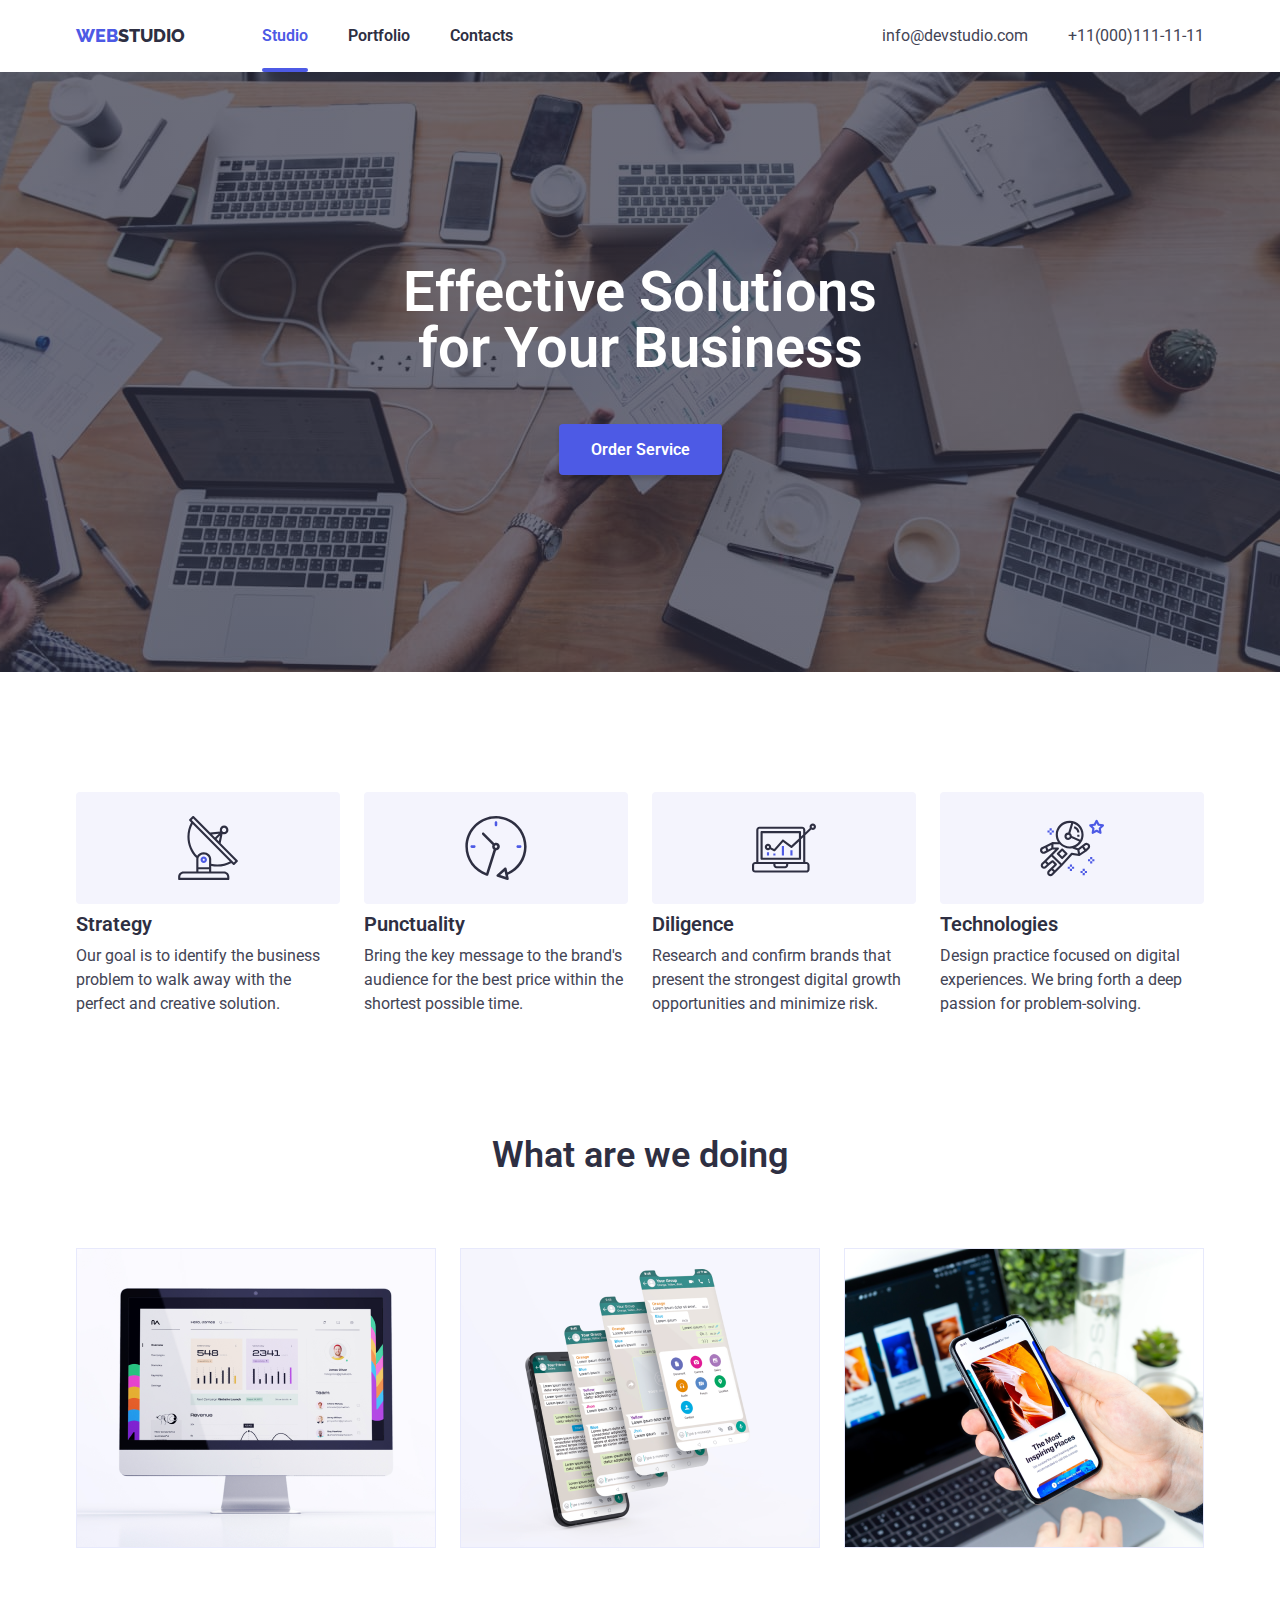
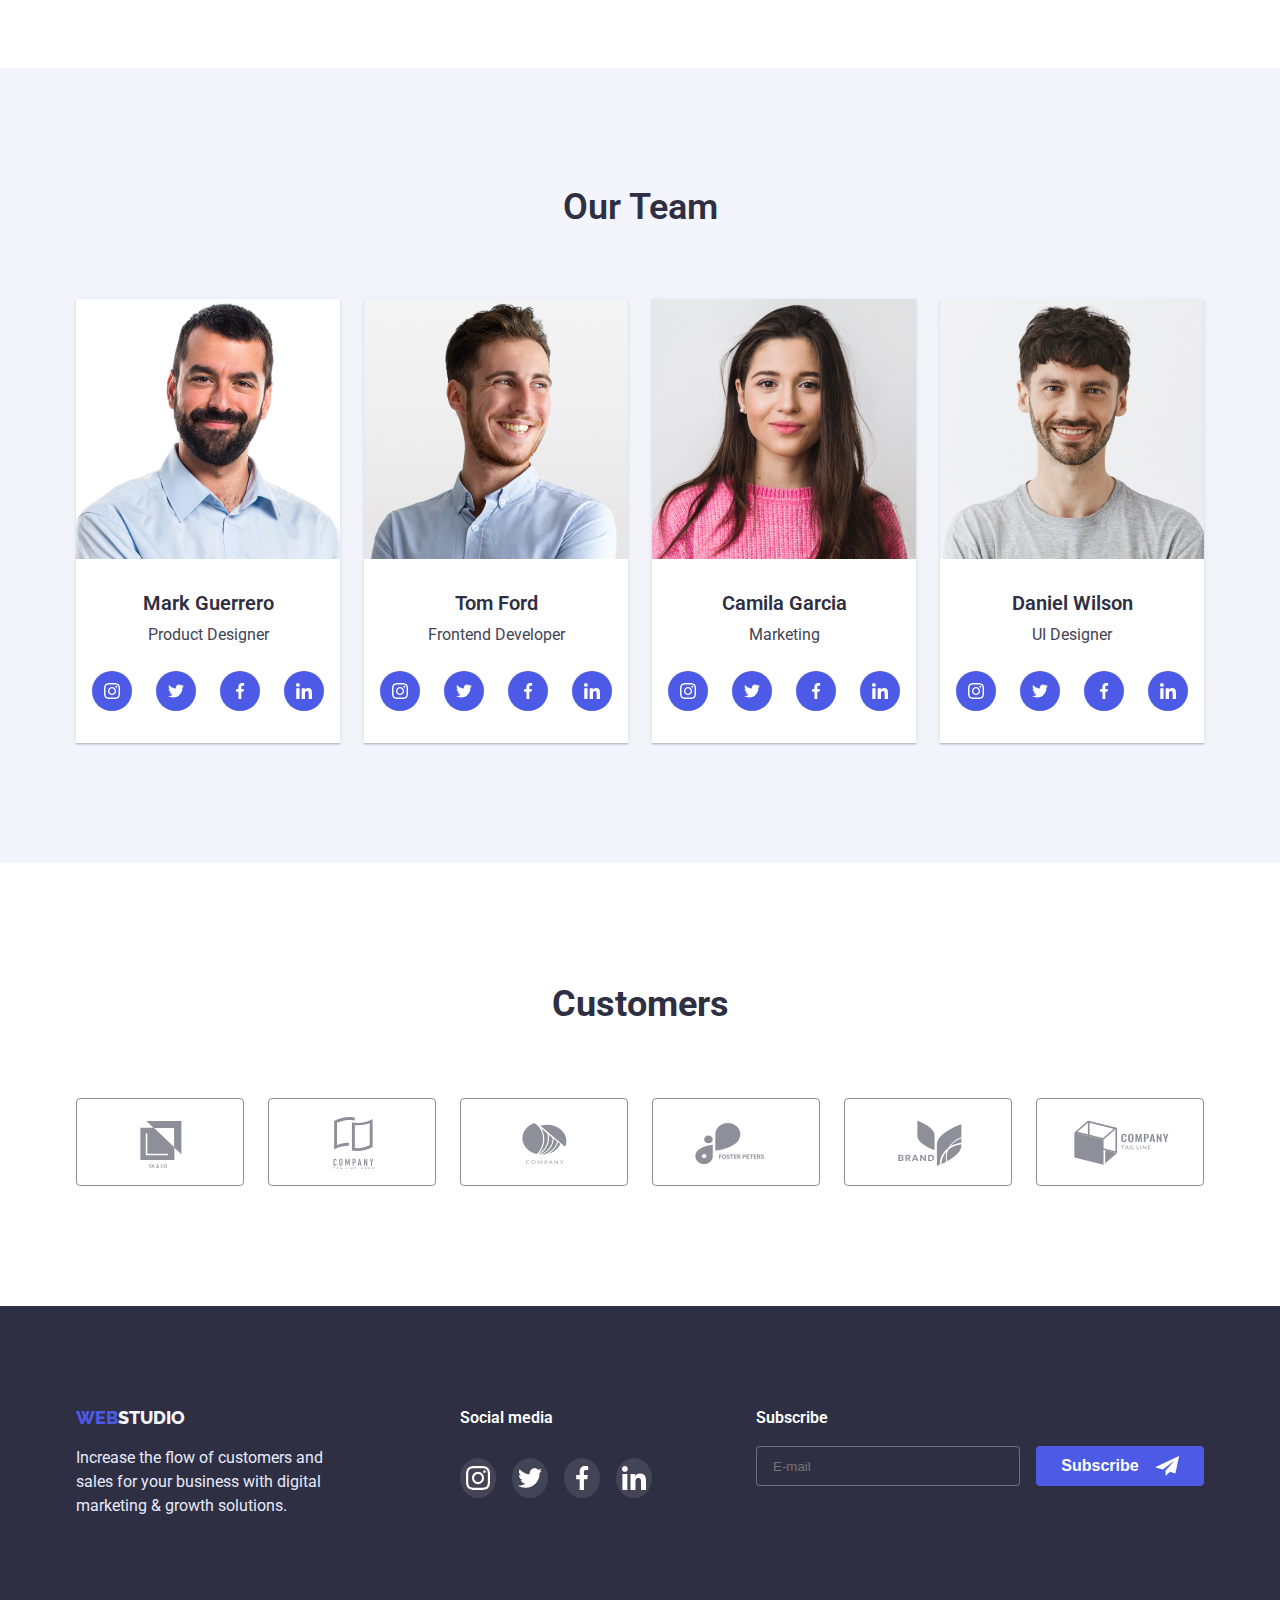
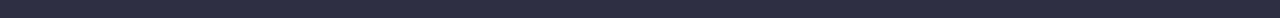
==== commit a8598cf7: "дз 6 готова" ====
--- a/index.html
+++ b/index.html
@@ -381,13 +381,10 @@
       <div class="modal">
         <button class="modal-button" data-modal-close>
           <svg class="modal-svg" width="24" height="24">
-            <use href="./imeges3/symbol-defs.svg#icon-close-black-18dp-2-1">
-            </use>
+            <use href="./imeges3/symbol-defs.svg#icon-close-black-18dp-2-1"></use>
           </svg>
         </button>
-        <div>
           <p class="title-two">Leave your contacts and we will call you back</p>
-        </div>
           <form class="form-modal">
             <div class="icon-form">
               <label class="form-name" for="name">Name</label>
@@ -398,28 +395,29 @@
             </div>
             <div class="icon-form">
               <label class="form-tel" for="phone">Phone</label>
-              <input type="phone" name="phone" id="phone">
+              <input class="input-modal" type="phone" name="phone" id="phone">
               <svg class="svg-form_tel" width="18" height="24">
               <use href="./imeges3/symbol-defs.svg#icon-phone-black-18dp-1"></use>
               </svg>
             </div>
             <div class="icon-form">
               <label class="form-mail" for="mail">Email</label>
-              <input type="email" name="mail" id="mail">
+              <input class="input-modal" type="email" name="mail" id="mail">
               <svg class="svg-form_mail" width="18" height="24">
                 <use href="./imeges3/symbol-defs.svg#icon-email-black-18dp-1"></use>
                 </svg>
               </div>
-            <div class="icon-form">
+            <div class="icon-forms">
               <label class="form-comment" for="comment">Comment</label>
-              <textarea name="comment" id="comment" rows="10"></textarea>
-            </div>
+              <textarea name="comment" id="comment" rows="10" placeholder="Text input" class="placeholder"></textarea>
+            </div>
+            <label class="policy" for="policy">
+              <input class="checkbox" type="checkbox" name="" id="policy">
+              <span class="icon-check"></span>
+              I accept the terms and conditions of the <a href="#" class="privacy">Privacy Policy</a>
+            </label>
+            <button class="submit-button" type="submit"> <span class="send">Send</span></button>
           </form>
-          <div class="form-policy">
-            <input type="checkbox" name="" id="policy">
-             <label class="policy" for="policy">I accept the terms and conditions of the <span class="privacy">Privacy Policy</span></label>
-           </div>
-           <button class="submit-button" type="submit"> <span class="send">Send</span></button>
       </div>
     </div>
     <script src="./js/modal.js"></script>
--- a/css/styles.css
+++ b/css/styles.css
@@ -975,8 +975,7 @@
 }
 
 .fotter-svg-list{
-width: 208px;
-height: 80px;   
+width: 208px; 
 margin-left: 120px;
 }
 
@@ -1039,7 +1038,7 @@
 position: absolute;
 width: 100%;
 height: 100%;
-background-color: rgba(77, 90, 229, 0.5);
+background-color: rgba(77, 90, 229, 0.9);
 transition: transform 250ms cubic-bezier(0.4, 0, 0.2, 1),
 opacity 250ms cubic-bezier(0.4, 0, 0.2, 1), transform 250ms;
 transform: translateY(100%);
@@ -1098,9 +1097,17 @@
 width: 408px;
 height: 576px;
 background-color: #FCFCFC;
-}
+padding-top: 72px;
+padding-bottom: 24px;
+padding-left: 24px;
+padding-right: 24px;
+}
+
 
 .modal-button{
+position: absolute;
+right: 24px;
+top: 24px;
 display: flex;
 justify-content: center;
 align-items: center;
@@ -1110,19 +1117,23 @@
 border: 1px solid rgba(0, 0, 0, 0.1);
 border-radius: 50%;
 padding: 8px 8px;
-margin-top: 24px;
-margin-left: 360px;
 transition: border-radius 250ms cubic-bezier(0.4, 0, 0.2, 1),
 visibility 250ms cubic-bezier(0.4, 0, 0.2, 1);
 }
 
-.modal-button:hover{
-background: #E7E9FC;
+.modal-button:hover,
+.modal-button:focus{
+background: var(--iris);
 box-shadow: 0px 1px 6px rgba(46, 47, 66, 0.08), 0px 1px 1px rgba(46, 47, 66, 0.16), 0px 2px 1px rgba(46, 47, 66, 0.08);
-border-radius: 4px;
-}
-
-
+border-radius: 50%;
+transition: transform 250ms cubic-bezier(0.4, 0, 0.2, 1);
+}
+
+.modal-svg:hover,
+.modal-svg:focus{
+fill: var(--white);
+transition: transform 250ms cubic-bezier(0.4, 0, 0.2, 1);
+}
 
 
 /*underline 1*/
@@ -1177,23 +1188,29 @@
 /*work 6 modal*/
 
 .title-two{
-    text-align: center;
-    margin-top: 24px;
-    margin-bottom: 16px;
-    color: #2E2F42;
-    }
+font-style: normal;
+font-weight: 600;
+font-size: 16px;
+line-height: 1.5;
+text-align: center;
+margin-bottom: 16px;
+color: #2E2F42;
+}
     
 
 
 /*Form fotter*/
 
+.form-list{
+margin-left: auto;
+}
 
 .title-text{
-margin-left: 80px;
 font-weight: 600;
 font-size: 16px;
 line-height: 24px;
-color: var(--white)
+color: var(--white);
+margin-bottom: 16px;
 }
 
 .form{
@@ -1204,10 +1221,9 @@
 display: flex;
 width: 264px;
 height: 40px;
-margin-left: 80px;
-margin-top: 16px;
 padding-left: 16px;
 background: var(--NAVYBLUE);
+color: rgba(255, 255, 255, 0.6); 
 border: 1px solid rgba(255, 255, 255, 0.3);
 border-radius: 4px;
 }
@@ -1220,7 +1236,6 @@
 border: none;
 width: 168px;
 height: 40px;
-margin-top: 16px;
 margin-left: 16px;
 background: var(--iris);
 border-radius: 4px;   
@@ -1242,13 +1257,39 @@
 
 .form-modal{
 width: 360px;
-margin-left: auto;
-margin-right: auto;
 }
 
 .input-modal{
 width: auto;
 height: 40px;
+padding-left: 34px;
+outline: none;
+border: 1px solid rgba(33, 33, 33, 0.2);
+border-radius: 4px;
+}
+
+.input-modal:focus,
+.input-modal:hover{
+border: 1px solid #4D5AE5;
+transition: transform 250ms cubic-bezier(0.4, 0, 0.2, 1);
+}
+
+.input-modal:focus + .svg-form,
+.input-modal:hover + .svg-form {
+fill: var(--iris);
+transition: transform 250ms cubic-bezier(0.4, 0, 0.2, 1);
+}
+
+.input-modal:focus + .svg-form_tel,
+.input-modal:hover + .svg-form_tel{
+fill: var(--iris);
+transition: transform 250ms cubic-bezier(0.4, 0, 0.2, 1);
+}
+
+.input-modal:focus + .svg-form_mail,
+.input-modal:hover + .svg-form_mail{
+fill: var(--iris);
+transition: transform 250ms cubic-bezier(0.4, 0, 0.2, 1);
 }
 
 .icon-form{
@@ -1258,20 +1299,69 @@
 margin-bottom: 8px;
 }
 
+.icon-forms{
+position: relative;
+display: flex;
+flex-direction: column;
+margin-bottom: 16px;
+}
+
 .form-name{
 margin-bottom: 4px;
-}
+font-style: normal;
+font-weight: 400;
+font-size: 12px;
+line-height: 1.2;
+color: #8E8F99;
+}
+
 
 .form-tel{
 margin-bottom: 4px;
-}
+font-style: normal;
+font-weight: 400;
+font-size: 12px;
+line-height: 1.2;
+color: #8E8F99;
+}
+
 
 .form-mail{
 margin-bottom: 4px;
+font-style: normal;
+font-weight: 400;
+font-size: 12px;
+line-height: 1.2;
+color: #8E8F99;
 }
 
 .form-comment{
 margin-bottom: 4px;
+font-style: normal;
+font-weight: 400;
+font-size: 12px;
+line-height: 1.2;
+color: #8E8F99;
+}
+
+.placeholder{
+font-style: normal;
+font-weight: 400;
+font-size: 12px;
+line-height: 1.3;
+padding-left: 16px;
+padding-top: 8px;
+color: rgba(117, 117, 117, 0.5);
+outline: none;
+border: 1px solid rgba(33, 33, 33, 0.2);
+border-radius: 4px;
+}
+
+.placeholder:focus,
+.placeholder:hover{
+border: 1px solid #4D5AE5;
+border-radius: 4px;
+transition: transform 250ms cubic-bezier(0.4, 0, 0.2, 1);
 }
 
 .svg-form{
@@ -1282,14 +1372,17 @@
 }
 
 .svg-form_tel{
-top: 5px;
-left: 3px;
+position: absolute;
+transform: translateY(-50%);
+top: 65%;
+left: 5%;
 }
 
 .svg-form_mail{
-
-top: 6px;
-left: 2px;
+position: absolute;
+transform: translateY(-50%);
+top: 65%;
+left: 5%;
 }
 
 textarea{
@@ -1298,24 +1391,70 @@
 height: 120px;
 }
 
-.form-policy{
-    margin-top: 16px;
-    margin-bottom: 24px;
-    color: #2E2F42;
+/*.form-policy{
+height: 16px;
+margin-top: 16px;
+margin-bottom: 24px;
+margin-left: 24px;
+margin-right: 22px;
+color: #2E2F42;
+}*/
+
+.checkbox{
+-webkit-appearance: none;
+-moz-appearance: none;
+appearance: none;
+position: absolute;
+}
+
+.checkbox:checked + .icon-check{
+border-color: var(--iris);
+background-color: var(--iris);
+background-image: url(../imeges3/Vector.svg);
+background-size: contain;
+background-repeat: no-repeat; 
+}
+
+.checkbox:focus + .icon-check{
+border-color: var(--iris);
+}
+
+
+.icon-check{
+display: inline-block;
+width: 16px;
+height: 16px;
+border: 1.25px solid #2E2F42;
+border-radius: 2px;
+margin-right: 8px;
 }
 
 .policy{
+display: flex;
 text-align: center;
-}
+font-style: normal;
+font-weight: 400;
+font-size: 12px;
+line-height: 1.3;
+}
+
 
 .privacy{
-color: var(--iris);
+text-align: center;
+text-decoration: none;
+color: var(--iris);
+font-style: normal;
+font-weight: 400;
+font-size: 12px;
+line-height: 1.3;
+margin-left: 4px;
 }
 
 .submit-button{
 display: flex;
 align-items: center;
 justify-content: center;
+font-family: inherit;
 width: 170px;
 height: 51px;
 background: #4D5AE5;
@@ -1323,7 +1462,10 @@
 border-radius: 4px;
 border: none;
 cursor: pointer;
-margin: 24px 119px;
+margin-top: 24px;
+margin-left: auto;
+margin-right: auto;
+padding: 16px 32px;
 }
 
 .send{
